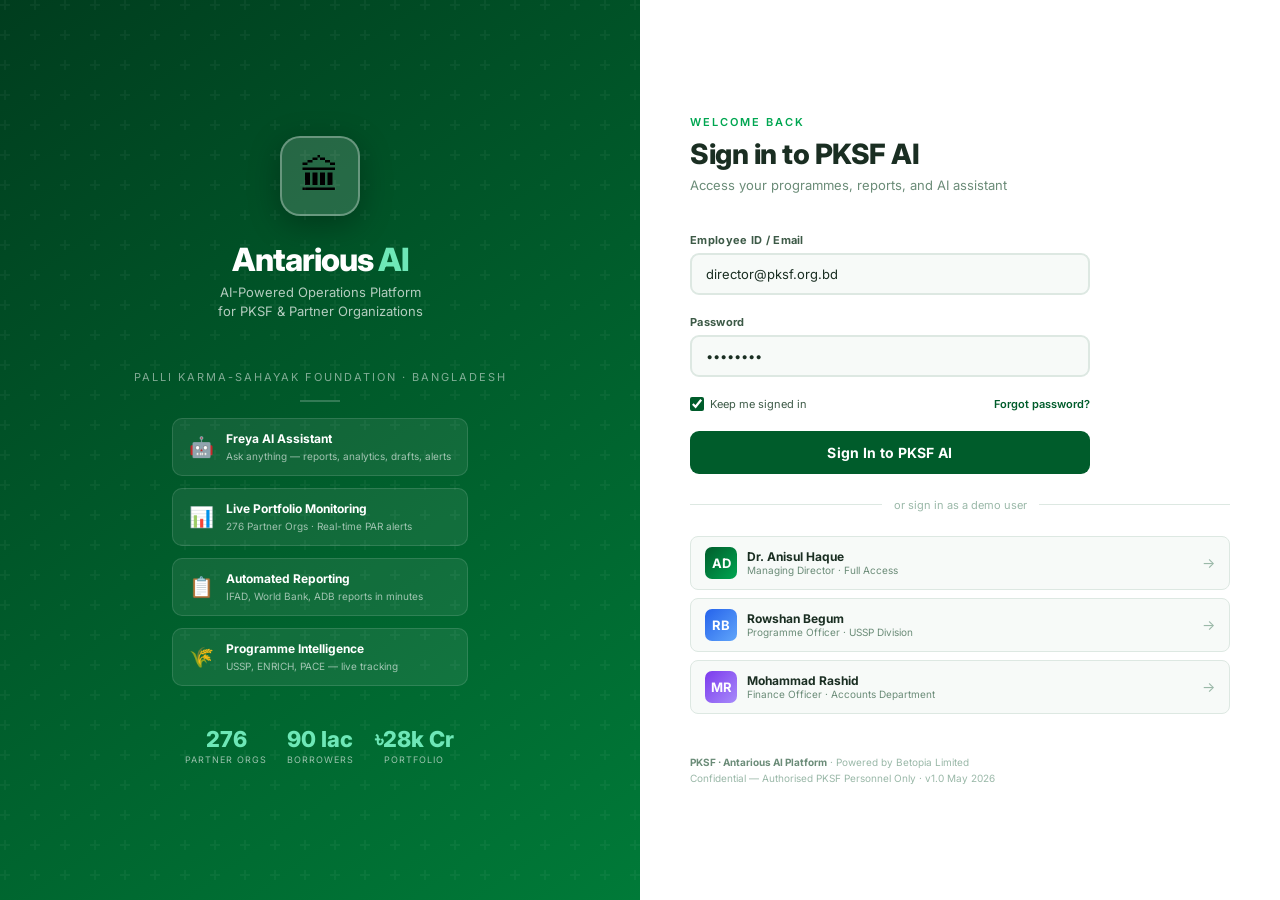
==== prototype/index.html @ b9d4c4a7 "Add files via upload" ====
<!DOCTYPE html>
<html lang="en" data-theme="light">
<head>
<meta charset="UTF-8">
<meta name="viewport" content="width=device-width,initial-scale=1">
<title>PKSF · Antarious AI — Login</title>
<link rel="stylesheet" href="css/styles.css">
<style>
body { margin: 0; min-height: 100vh; background: var(--bg); display: flex; align-items: center; justify-content: center; }

.login-wrapper {
  display: grid;
  grid-template-columns: 1fr 1fr;
  min-height: 100vh;
  width: 100%;
}

/* Left panel — branding */
.login-brand {
  background: linear-gradient(145deg, #003d1e 0%, #005C2B 50%, #007A38 100%);
  display: flex; flex-direction: column;
  justify-content: center; align-items: center;
  padding: 60px 40px; text-align: center;
  position: relative; overflow: hidden;
}
.login-brand::before {
  content: '';
  position: absolute; inset: 0;
  background: url("data:image/svg+xml,%3Csvg width='60' height='60' viewBox='0 0 60 60' xmlns='http://www.w3.org/2000/svg'%3E%3Cg fill='none' fill-rule='evenodd'%3E%3Cg fill='%23ffffff' fill-opacity='0.04'%3E%3Cpath d='M36 34v-4h-2v4h-4v2h4v4h2v-4h4v-2h-4zm0-30V0h-2v4h-4v2h4v4h2V6h4V4h-4zM6 34v-4H4v4H0v2h4v4h2v-4h4v-2H6zM6 4V0H4v4H0v2h4v4h2V6h4V4H6z'/%3E%3C/g%3E%3C/g%3E%3C/svg%3E");
}
.brand-logo {
  width: 80px; height: 80px; border-radius: 20px;
  background: rgba(255,255,255,.15);
  border: 2px solid rgba(255,255,255,.3);
  display: flex; align-items: center; justify-content: center;
  font-size: 40px; margin-bottom: 24px;
  box-shadow: 0 8px 32px rgba(0,0,0,.3);
}
.brand-name {
  font-size: 32px; font-weight: 800; color: #fff;
  letter-spacing: -1px; margin-bottom: 4px;
}
.brand-name span { color: #6ee7b7; }
.brand-tagline {
  font-size: 13px; color: rgba(255,255,255,.7);
  margin-bottom: 40px; line-height: 1.5;
}
.brand-org {
  font-size: 11px; color: rgba(255,255,255,.5);
  letter-spacing: 2px; text-transform: uppercase;
  margin-top: 8px;
}
.brand-divider { width: 40px; height: 2px; background: rgba(255,255,255,.2); margin: 16px auto; }

.brand-features { display: flex; flex-direction: column; gap: 12px; max-width: 360px; margin-bottom: 40px; }
.bf-item {
  display: flex; align-items: center; gap: 12px;
  background: rgba(255,255,255,.07);
  border: 1px solid rgba(255,255,255,.12);
  border-radius: 10px; padding: 12px 16px; text-align: left;
}
.bf-ic { font-size: 20px; flex-shrink: 0; }
.bf-text strong { display: block; font-size: 12px; font-weight: 700; color: #fff; }
.bf-text span   { font-size: 10px; color: rgba(255,255,255,.6); }

.brand-stats {
  display: grid; grid-template-columns: repeat(3,1fr);
  gap: 12px; max-width: 360px;
}
.bs-item { text-align: center; }
.bs-val  { font-size: 22px; font-weight: 800; color: #6ee7b7; }
.bs-lbl  { font-size: 9px; color: rgba(255,255,255,.6); text-transform: uppercase; letter-spacing: 1px; margin-top: 2px; }

/* Right panel — form */
.login-form-panel {
  display: flex; flex-direction: column;
  justify-content: center; padding: 60px 50px;
  background: var(--card);
}
.lf-header { margin-bottom: 40px; }
.lf-welcome { font-size: 11px; font-weight: 600; color: var(--acc); letter-spacing: 2px; text-transform: uppercase; margin-bottom: 8px; }
.lf-title   { font-size: 28px; font-weight: 800; color: var(--tx); letter-spacing: -.5px; margin-bottom: 6px; }
.lf-sub     { font-size: 13px; color: var(--tx3); }

.lf-form { max-width: 400px; }
.lf-group { margin-bottom: 20px; }
.lf-label {
  display: block; font-size: 11px; font-weight: 700;
  color: var(--tx2); margin-bottom: 6px; letter-spacing: .3px;
}
.lf-input {
  width: 100%; padding: 11px 14px;
  border: 2px solid var(--border); border-radius: 9px;
  font-size: 13px; color: var(--tx); background: var(--card2);
  outline: none; transition: all .15s;
}
.lf-input:focus { border-color: var(--pri); background: var(--card); }
.lf-input::placeholder { color: var(--tx4); }

.lf-row { display: flex; align-items: center; justify-content: space-between; margin-bottom: 20px; }
.lf-check { display: flex; align-items: center; gap: 6px; font-size: 11px; color: var(--tx2); cursor: pointer; }
.lf-check input { width: 14px; height: 14px; accent-color: var(--pri); }
.lf-forgot { font-size: 11px; color: var(--pri); font-weight: 600; cursor: pointer; }
.lf-forgot:hover { text-decoration: underline; }

.lf-submit {
  width: 100%; padding: 13px;
  background: var(--pri); color: #fff;
  border: none; border-radius: 9px;
  font-size: 14px; font-weight: 700;
  cursor: pointer; transition: all .2s; letter-spacing: .3px;
}
.lf-submit:hover { background: var(--pri2); box-shadow: 0 6px 20px rgba(0,92,43,.35); transform: translateY(-1px); }

.lf-divider { display: flex; align-items: center; gap: 12px; margin: 24px 0; }
.lf-div-line { flex: 1; height: 1px; background: var(--border); }
.lf-div-text { font-size: 11px; color: var(--tx4); }

.demo-accounts { display: flex; flex-direction: column; gap: 8px; }
.demo-account {
  display: flex; align-items: center; gap: 10px;
  padding: 10px 14px; border: 1px solid var(--border);
  border-radius: 8px; cursor: pointer; transition: all .15s;
  background: var(--card2);
}
.demo-account:hover { border-color: var(--pri); background: rgba(0,92,43,.04); }
.da-av {
  width: 32px; height: 32px; border-radius: 7px;
  display: flex; align-items: center; justify-content: center;
  font-size: 13px; font-weight: 700; color: #fff;
  flex-shrink: 0;
}
.da-name { font-size: 12px; font-weight: 700; color: var(--tx); }
.da-role { font-size: 10px; color: var(--tx3); }
.da-arrow { margin-left: auto; font-size: 14px; color: var(--tx4); }

.lf-footer { margin-top: 40px; font-size: 10px; color: var(--tx4); line-height: 1.6; }
.lf-footer strong { color: var(--tx3); }

@media(max-width: 900px) {
  .login-wrapper { grid-template-columns: 1fr; }
  .login-brand { display: none; }
}
</style>
</head>
<body>
<div class="login-wrapper">

  <!-- BRAND PANEL -->
  <div class="login-brand">
    <div class="brand-logo">🏛</div>
    <div class="brand-name">Antarious <span>AI</span></div>
    <div class="brand-tagline">AI-Powered Operations Platform<br>for PKSF & Partner Organizations</div>
    <div class="brand-org">Palli Karma-Sahayak Foundation · Bangladesh</div>
    <div class="brand-divider"></div>

    <div class="brand-features">
      <div class="bf-item">
        <div class="bf-ic">🤖</div>
        <div class="bf-text">
          <strong>Freya AI Assistant</strong>
          <span>Ask anything — reports, analytics, drafts, alerts</span>
        </div>
      </div>
      <div class="bf-item">
        <div class="bf-ic">📊</div>
        <div class="bf-text">
          <strong>Live Portfolio Monitoring</strong>
          <span>276 Partner Orgs · Real-time PAR alerts</span>
        </div>
      </div>
      <div class="bf-item">
        <div class="bf-ic">📋</div>
        <div class="bf-text">
          <strong>Automated Reporting</strong>
          <span>IFAD, World Bank, ADB reports in minutes</span>
        </div>
      </div>
      <div class="bf-item">
        <div class="bf-ic">🌾</div>
        <div class="bf-text">
          <strong>Programme Intelligence</strong>
          <span>USSP, ENRICH, PACE — live tracking</span>
        </div>
      </div>
    </div>

    <div class="brand-stats">
      <div class="bs-item"><div class="bs-val">276</div><div class="bs-lbl">Partner Orgs</div></div>
      <div class="bs-item"><div class="bs-val">90 lac</div><div class="bs-lbl">Borrowers</div></div>
      <div class="bs-item"><div class="bs-val">৳28k Cr</div><div class="bs-lbl">Portfolio</div></div>
    </div>
  </div>

  <!-- FORM PANEL -->
  <div class="login-form-panel">
    <div class="lf-header">
      <div class="lf-welcome">Welcome Back</div>
      <div class="lf-title">Sign in to PKSF AI</div>
      <div class="lf-sub">Access your programmes, reports, and AI assistant</div>
    </div>

    <div class="lf-form">
      <div class="lf-group">
        <label class="lf-label">Employee ID / Email</label>
        <input class="lf-input" type="text" placeholder="e.g. emp001@pksf.org.bd" id="login-email" value="director@pksf.org.bd">
      </div>
      <div class="lf-group">
        <label class="lf-label">Password</label>
        <input class="lf-input" type="password" placeholder="Enter your password" id="login-pass" value="••••••••">
      </div>
      <div class="lf-row">
        <label class="lf-check"><input type="checkbox" checked> Keep me signed in</label>
        <span class="lf-forgot">Forgot password?</span>
      </div>
      <button class="lf-submit" onclick="doLogin()">Sign In to PKSF AI</button>
    </div>

    <div class="lf-divider">
      <div class="lf-div-line"></div>
      <div class="lf-div-text">or sign in as a demo user</div>
      <div class="lf-div-line"></div>
    </div>

    <div class="demo-accounts">
      <div class="demo-account" onclick="loginAs('director')">
        <div class="da-av" style="background:linear-gradient(135deg,#005C2B,#00A651)">AD</div>
        <div><div class="da-name">Dr. Anisul Haque</div><div class="da-role">Managing Director · Full Access</div></div>
        <div class="da-arrow">→</div>
      </div>
      <div class="demo-account" onclick="loginAs('programme')">
        <div class="da-av" style="background:linear-gradient(135deg,#2563eb,#60a5fa)">RB</div>
        <div><div class="da-name">Rowshan Begum</div><div class="da-role">Programme Officer · USSP Division</div></div>
        <div class="da-arrow">→</div>
      </div>
      <div class="demo-account" onclick="loginAs('finance')">
        <div class="da-av" style="background:linear-gradient(135deg,#7c3aed,#a78bfa)">MR</div>
        <div><div class="da-name">Mohammad Rashid</div><div class="da-role">Finance Officer · Accounts Department</div></div>
        <div class="da-arrow">→</div>
      </div>
    </div>

    <div class="lf-footer">
      <strong>PKSF · Antarious AI Platform</strong> · Powered by Betopia Limited<br>
      Confidential — Authorised PKSF Personnel Only · v1.0 May 2026
    </div>
  </div>

</div>

<div id="toast-container"></div>
<script src="js/shared.js"></script>
<script>
function doLogin() {
  const email = document.getElementById('login-email').value;
  if (!email) { toast('Please enter your Employee ID or email', '⚠️', 'a'); return; }
  toast('Signing you in...', '🔐', 'g');
  setTimeout(() => { window.location.href = 'dashboard.html'; }, 1200);
}

function loginAs(role) {
  const names = { director: 'Dr. Anisul Haque', programme: 'Rowshan Begum', finance: 'Mohammad Rashid' };
  toast(`Signing in as ${names[role]}...`, '👤', 'g');
  setTimeout(() => { window.location.href = 'dashboard.html'; }, 1000);
}

// Allow Enter key on login
document.addEventListener('keydown', e => {
  if (e.key === 'Enter') doLogin();
});
</script>
</body>
</html>
---- prototype/css/styles.css ----
/* ══════════════════════════════════════════════════════
   PKSF · ANTARIOUS AI PLATFORM
   Shared Stylesheet — All Pages
   ══════════════════════════════════════════════════════ */

@import url('https://fonts.googleapis.com/css2?family=Inter:wght@300;400;500;600;700;800&family=JetBrains+Mono:wght@500;600;700&display=swap');

*, *::before, *::after { box-sizing: border-box; margin: 0; padding: 0; }
html, body { height: 100%; font-family: 'Inter', sans-serif; font-size: 14px; }

/* ── CSS VARIABLES ── */
:root {
  --bg:     #f0f5f1;
  --card:   #ffffff;
  --card2:  #f7faf8;
  --border: #dde8e2;
  --border2:#b8cfc4;

  --tx:  #1a2e22;
  --tx2: #3d5a47;
  --tx3: #6b8c78;
  --tx4: #9ab8a8;

  --pri:  #005C2B;
  --pri2: #007A38;
  --acc:  #00A651;
  --acc2: #34d399;

  --am:   #d97706;
  --ambg: #fffbeb;
  --ambdr:#fbbf24;

  --rd:   #dc2626;
  --rdbg: #fef2f2;
  --rdbdr:#f87171;

  --bl:   #2563eb;
  --blbg: #eff6ff;
  --blbdr:#60a5fa;

  --pu:   #7c3aed;
  --pubg: #f5f3ff;

  --mono: 'JetBrains Mono', monospace;
  --sh:   0 1px 3px rgba(0,0,0,.07), 0 4px 12px rgba(0,0,0,.04);
  --sh2:  0 4px 16px rgba(0,0,0,.11), 0 12px 40px rgba(0,0,0,.07);
  --r:    10px;
  --rl:   16px;
  --sbw:  230px;
  --tbh:  60px;
}

[data-theme="dark"] {
  --bg:    #0a1410;
  --card:  #0f1f17;
  --card2: #132018;
  --border:rgba(255,255,255,.08);
  --border2:rgba(255,255,255,.13);
  --tx:  #e2ede7;
  --tx2: #8fb8a0;
  --tx3: #5a8570;
  --tx4: #3d6050;
  --pri:  #00A651;
  --pri2: #34d399;
  --acc:  #00d68f;
  --acc2: #6ee7b7;
  --ambg: rgba(245,158,11,.1);
  --ambdr:rgba(245,158,11,.3);
  --rdbg: rgba(239,68,68,.1);
  --rdbdr:rgba(239,68,68,.3);
  --blbg: rgba(37,99,235,.1);
  --blbdr:rgba(96,165,250,.3);
  --pubg: rgba(124,58,237,.1);
  --sh:  0 2px 8px rgba(0,0,0,.3);
  --sh2: 0 8px 32px rgba(0,0,0,.5);
}

/* ── SCROLLBAR ── */
::-webkit-scrollbar { width: 5px; height: 5px; }
::-webkit-scrollbar-track { background: transparent; }
::-webkit-scrollbar-thumb { background: var(--border2); border-radius: 3px; }

/* ── BASE ── */
button { font-family: 'Inter', sans-serif; cursor: pointer; transition: all .15s; }
input, textarea, select { font-family: 'Inter', sans-serif; }
a { text-decoration: none; color: inherit; }

/* ══════════════════════════════════════════════════════
   LAYOUT SHELL
   ══════════════════════════════════════════════════════ */
#shell {
  display: grid;
  grid-template-areas: "tb tb" "sb main";
  grid-template-columns: var(--sbw) 1fr;
  grid-template-rows: var(--tbh) 1fr;
  height: 100vh;
  overflow: hidden;
  background: var(--bg);
  color: var(--tx);
}

/* ── TOP BAR ── */
#topbar {
  grid-area: tb;
  background: var(--card);
  border-bottom: 1px solid var(--border);
  display: flex;
  align-items: center;
  padding: 0 20px;
  gap: 12px;
  z-index: 100;
  box-shadow: var(--sh);
}
.tb-brand {
  display: flex;
  align-items: center;
  gap: 10px;
  font-size: 15px;
  font-weight: 800;
  color: var(--tx);
  letter-spacing: -.3px;
  width: var(--sbw);
  border-right: 1px solid var(--border);
  height: 100%;
  padding-right: 20px;
  flex-shrink: 0;
}
.tb-logo {
  width: 36px;
  height: 36px;
  background: var(--pri);
  border-radius: 9px;
  display: flex;
  align-items: center;
  justify-content: center;
  font-size: 18px;
  flex-shrink: 0;
}
.tb-brand-text { line-height: 1.2; }
.tb-brand-main { font-size: 13px; font-weight: 800; color: var(--tx); }
.tb-brand-sub  { font-size: 9px; font-weight: 600; color: var(--acc); letter-spacing: 1px; text-transform: uppercase; }

.tb-freya-bar {
  flex: 1;
  display: flex;
  align-items: center;
  gap: 10px;
  background: var(--card2);
  border: 1px solid var(--border);
  border-radius: 10px;
  padding: 8px 14px;
  cursor: pointer;
  transition: all .15s;
}
.tb-freya-bar:hover { border-color: var(--acc); box-shadow: 0 0 0 3px rgba(0,166,81,.1); }
.tb-fa {
  width: 30px; height: 30px;
  border-radius: 50%;
  background: linear-gradient(135deg, var(--pri), var(--acc));
  display: flex; align-items: center; justify-content: center;
  font-size: 14px; flex-shrink: 0;
  box-shadow: 0 0 10px rgba(0,92,43,.25);
}
.tb-fstatus { font-size: 11px; color: var(--tx2); flex: 1; }
.tb-fstatus strong { color: var(--pri); font-weight: 600; }
.tb-fdot {
  width: 7px; height: 7px; border-radius: 50%;
  background: var(--acc); box-shadow: 0 0 5px var(--acc);
  animation: blink 2s infinite;
}
@keyframes blink { 0%,100%{opacity:1} 50%{opacity:.35} }

.tb-controls { display: flex; align-items: center; gap: 8px; flex-shrink: 0; }
.mode-toggle {
  display: flex;
  background: var(--card2);
  border: 1px solid var(--border);
  border-radius: 25px;
  padding: 3px;
  gap: 2px;
}
.mode-btn {
  padding: 5px 12px;
  border-radius: 20px;
  font-size: 10px;
  font-weight: 700;
  border: none;
  background: transparent;
  color: var(--tx3);
  letter-spacing: .3px;
  transition: all .15s;
  white-space: nowrap;
}
.mode-btn.on { background: var(--pri); color: #fff; box-shadow: 0 2px 6px rgba(0,92,43,.3); }
.tb-icon-btn {
  width: 36px; height: 36px;
  border-radius: 8px;
  background: var(--card2);
  border: 1px solid var(--border);
  display: flex; align-items: center; justify-content: center;
  cursor: pointer; font-size: 16px; transition: all .15s;
  position: relative;
}
.tb-icon-btn:hover { background: var(--card); border-color: var(--pri); }
.tb-ndot {
  position: absolute; top: 6px; right: 7px;
  width: 7px; height: 7px; border-radius: 50%;
  background: var(--rd); border: 2px solid var(--card);
}
.tb-user {
  display: flex; align-items: center; gap: 8px;
  padding: 5px 10px; border-radius: 8px;
  cursor: pointer; background: var(--card2); border: 1px solid var(--border);
}
.tb-av {
  width: 30px; height: 30px;
  border-radius: 7px;
  background: linear-gradient(135deg, var(--pri), var(--acc));
  display: flex; align-items: center; justify-content: center;
  font-size: 11px; font-weight: 700; color: #fff;
}
.tb-uname { font-size: 11px; font-weight: 600; color: var(--tx); }
.tb-urole { font-size: 9px; color: var(--tx3); }

/* ── SIDEBAR ── */
#sidebar {
  grid-area: sb;
  background: var(--card);
  border-right: 1px solid var(--border);
  display: flex;
  flex-direction: column;
  overflow: hidden;
}
.sb-inner { flex: 1; overflow-y: auto; padding: 10px 8px; }
.sb-section-label {
  font-family: var(--mono);
  font-size: 8px;
  font-weight: 700;
  color: var(--tx4);
  letter-spacing: 2px;
  text-transform: uppercase;
  padding: 10px 8px 4px;
}
.nav-item {
  display: flex; align-items: center; gap: 9px;
  padding: 8px 10px;
  border-radius: 8px;
  cursor: pointer;
  transition: all .15s;
  margin-bottom: 1px;
  color: var(--tx2);
  font-size: 12px;
  font-weight: 500;
}
.nav-item:hover { background: var(--card2); color: var(--tx); }
.nav-item.active {
  background: rgba(0,92,43,.08);
  color: var(--pri);
  font-weight: 600;
}
[data-theme="dark"] .nav-item.active { background: rgba(0,166,81,.1); }
.nav-ic { font-size: 15px; width: 20px; text-align: center; flex-shrink: 0; }
.nav-badge {
  margin-left: auto;
  background: var(--rd);
  color: #fff;
  font-size: 9px;
  font-weight: 700;
  border-radius: 8px;
  padding: 1px 5px;
  min-width: 16px;
  text-align: center;
}
.nav-badge-g { background: var(--pri); }
.nav-badge-a { background: var(--am); }

.sb-footer {
  padding: 10px;
  border-top: 1px solid var(--border);
  flex-shrink: 0;
}
.sb-org {
  display: flex; align-items: center; gap: 8px;
  padding: 8px;
  border-radius: 8px;
  background: var(--card2);
  border: 1px solid var(--border);
}
.sb-org-av {
  width: 34px; height: 34px;
  border-radius: 8px;
  background: linear-gradient(135deg, var(--pri), var(--acc));
  display: flex; align-items: center; justify-content: center;
  font-size: 16px;
}
.sb-org-name { font-size: 11px; font-weight: 700; color: var(--tx); }
.sb-org-type { font-size: 9px; color: var(--tx3); }

/* ── MAIN CONTENT ── */
#content { grid-area: main; overflow: hidden; display: flex; flex-direction: column; }
.content-area { flex: 1; overflow-y: auto; padding: 24px; background: var(--bg); }

/* ══════════════════════════════════════════════════════
   CARDS
   ══════════════════════════════════════════════════════ */
.card {
  background: var(--card);
  border: 1px solid var(--border);
  border-radius: var(--r);
  padding: 16px;
  box-shadow: var(--sh);
}
.card-lg { border-radius: var(--rl); padding: 20px; }
.card-hover { transition: all .2s; cursor: pointer; }
.card-hover:hover { box-shadow: var(--sh2); transform: translateY(-2px); }

/* ── PAGE HEADER ── */
.page-hd {
  display: flex;
  align-items: flex-start;
  justify-content: space-between;
  margin-bottom: 20px;
  flex-wrap: wrap;
  gap: 12px;
}
.page-title { font-size: 22px; font-weight: 800; color: var(--tx); letter-spacing: -.5px; }
.page-sub { font-size: 12px; color: var(--tx2); margin-top: 3px; }
.page-sub strong { color: var(--pri); }
.page-acts { display: flex; gap: 8px; flex-wrap: wrap; }

/* ── BUTTONS ── */
.btn {
  padding: 8px 16px;
  border-radius: 8px;
  font-size: 12px;
  font-weight: 600;
  border: none;
  display: inline-flex;
  align-items: center;
  gap: 6px;
  white-space: nowrap;
  cursor: pointer;
  transition: all .15s;
}
.btn-pri  { background: var(--pri); color: #fff; }
.btn-pri:hover  { background: var(--pri2); box-shadow: 0 4px 12px rgba(0,92,43,.3); }
.btn-sec  { background: var(--card); border: 1px solid var(--border); color: var(--tx2); }
.btn-sec:hover  { background: var(--card2); color: var(--tx); border-color: var(--border2); }
.btn-acc  { background: var(--acc); color: #fff; }
.btn-acc:hover  { background: var(--acc2); }
.btn-warn { background: var(--ambg); color: var(--am); border: 1px solid var(--ambdr); }
.btn-danger { background: var(--rdbg); color: var(--rd); border: 1px solid var(--rdbdr); }
.btn-sm   { padding: 5px 10px; font-size: 11px; border-radius: 6px; }
.btn-lg   { padding: 12px 24px; font-size: 14px; border-radius: 10px; }
.btn-icon {
  width: 32px; height: 32px;
  border-radius: 7px;
  background: var(--card2);
  border: 1px solid var(--border);
  display: inline-flex; align-items: center; justify-content: center;
  cursor: pointer; font-size: 14px; transition: all .15s;
}
.btn-icon:hover { background: var(--pri); color: #fff; border-color: var(--pri); }

/* ── GRIDS ── */
.grid-2  { display: grid; grid-template-columns: repeat(2,1fr); gap: 14px; }
.grid-3  { display: grid; grid-template-columns: repeat(3,1fr); gap: 14px; }
.grid-4  { display: grid; grid-template-columns: repeat(4,1fr); gap: 14px; }
.grid-5  { display: grid; grid-template-columns: repeat(5,1fr); gap: 14px; }
.grid-auto { display: grid; grid-template-columns: repeat(auto-fill,minmax(260px,1fr)); gap: 14px; }
@media(max-width:1300px) { .grid-5 { grid-template-columns: repeat(3,1fr); } }
@media(max-width:1100px) { .grid-4 { grid-template-columns: repeat(2,1fr); } }
@media(max-width:900px)  { .grid-3 { grid-template-columns: repeat(2,1fr); } }

/* ── STAT CARDS ── */
.stat-card {
  background: var(--card);
  border: 1px solid var(--border);
  border-radius: var(--r);
  padding: 16px;
  position: relative;
  overflow: hidden;
}
.stat-card::before {
  content: '';
  position: absolute; top: 0; left: 0; right: 0;
  height: 3px;
  background: var(--acc);
}
.stat-card.red::before  { background: var(--rd); }
.stat-card.amber::before { background: var(--am); }
.stat-card.blue::before  { background: var(--bl); }
.stat-ic   { font-size: 22px; margin-bottom: 8px; }
.stat-val  { font-size: 28px; font-weight: 800; color: var(--tx); letter-spacing: -.5px; line-height: 1; }
.stat-label { font-size: 11px; color: var(--tx2); margin-top: 4px; font-weight: 500; }
.stat-change { font-size: 10px; font-weight: 600; margin-top: 4px; display: flex; align-items: center; gap: 3px; }
.chg-up { color: var(--acc); }
.chg-dn { color: var(--rd); }
.chg-nt { color: var(--am); }

/* ── BADGES ── */
.badge {
  display: inline-flex; align-items: center; gap: 3px;
  font-size: 10px; font-weight: 700;
  padding: 3px 8px; border-radius: 20px; white-space: nowrap;
}
.badge-g  { background: rgba(0,92,43,.07); color: var(--pri); border: 1px solid rgba(0,92,43,.18); }
.badge-a  { background: var(--ambg); color: var(--am); border: 1px solid var(--ambdr); }
.badge-r  { background: var(--rdbg); color: var(--rd); border: 1px solid var(--rdbdr); }
.badge-b  { background: var(--blbg); color: var(--bl); border: 1px solid var(--blbdr); }
.badge-p  { background: var(--pubg); color: var(--pu); }
.badge-dot::before { content: ''; display: inline-block; width: 5px; height: 5px; border-radius: 50%; background: currentColor; }
[data-theme="dark"] .badge-g { background: rgba(0,166,81,.1); border-color: rgba(0,166,81,.25); }

/* ── TAGS ── */
.tag {
  font-size: 9px; font-weight: 600;
  padding: 2px 7px; border-radius: 4px;
  background: var(--card2); border: 1px solid var(--border); color: var(--tx2);
}

/* ── TABLES ── */
.data-table { width: 100%; border-collapse: collapse; font-size: 12px; }
.data-table th {
  text-align: left; padding: 9px 14px;
  font-family: var(--mono); font-size: 9px; font-weight: 700;
  color: var(--tx3); letter-spacing: 1px; text-transform: uppercase;
  border-bottom: 2px solid var(--border);
  background: var(--card2);
}
.data-table td { padding: 10px 14px; border-bottom: 1px solid var(--border); color: var(--tx2); }
.data-table tr:last-child td { border-bottom: none; }
.data-table tr:hover td { background: var(--card2); }
.data-table td:first-child { font-weight: 600; color: var(--tx); }

/* ── SPREADSHEET / SHEET VIEW ── */
.sheet-view { overflow-x: auto; }
.sheet { border-collapse: collapse; font-size: 11px; min-width: 100%; }
.sheet th {
  background: var(--pri); color: #fff;
  padding: 8px 12px; text-align: center;
  font-weight: 600; white-space: nowrap;
  border: 1px solid rgba(255,255,255,.15);
}
.sheet td { padding: 7px 12px; border: 1px solid var(--border); white-space: nowrap; }
.sheet tr:nth-child(even) td { background: var(--card2); }
.sheet tr:hover td { background: rgba(0,92,43,.04); }
.sheet .total td { background: rgba(0,92,43,.07); font-weight: 700; }
.sheet .warn td  { background: rgba(220,38,38,.05); }

/* ── PROGRESS BARS ── */
.prog-bar  { height: 6px; background: var(--card2); border-radius: 3px; overflow: hidden; }
.prog-fill { height: 100%; border-radius: 3px; background: var(--acc); transition: width .6s ease; }
.prog-fill-am { background: var(--am); }
.prog-fill-rd { background: var(--rd); }
.prog-fill-bl { background: var(--bl); }

/* ── FREYA INSIGHT BOX ── */
.freya-box {
  background: linear-gradient(135deg, rgba(0,92,43,.05), rgba(0,166,81,.03));
  border: 1px solid rgba(0,92,43,.18);
  border-radius: 10px;
  padding: 14px;
  display: flex; align-items: flex-start; gap: 12px;
  margin-bottom: 16px;
}
[data-theme="dark"] .freya-box { background: rgba(0,166,81,.05); border-color: rgba(0,166,81,.2); }
.freya-box-ic {
  width: 34px; height: 34px; border-radius: 50%;
  background: linear-gradient(135deg, var(--pri), var(--acc));
  display: flex; align-items: center; justify-content: center;
  font-size: 15px; flex-shrink: 0;
  box-shadow: 0 0 10px rgba(0,92,43,.25);
}
.freya-box-label {
  font-family: var(--mono); font-size: 8px; font-weight: 700;
  color: var(--pri); letter-spacing: 1px; text-transform: uppercase;
  margin-bottom: 3px;
}
.freya-box-text { font-size: 12px; color: var(--tx2); line-height: 1.65; }
.freya-box-text strong { color: var(--tx); }
.freya-box-acts { margin-left: auto; display: flex; flex-direction: column; gap: 5px; flex-shrink: 0; }

/* ── ALERTS ── */
.alert {
  padding: 10px 14px; border-radius: 8px;
  font-size: 11px; display: flex; align-items: flex-start;
  gap: 8px; margin-bottom: 8px; line-height: 1.5;
}
.alert-r { background: var(--rdbg); border: 1px solid var(--rdbdr); color: var(--rd); }
.alert-a { background: var(--ambg); border: 1px solid var(--ambdr); color: #92400e; }
.alert-g { background: rgba(0,92,43,.06); border: 1px solid rgba(0,92,43,.18); color: var(--pri); }
.alert-b { background: var(--blbg); border: 1px solid var(--blbdr); color: var(--bl); }

/* ── TABS ── */
.tabs {
  display: flex; border-bottom: 1px solid var(--border);
  margin-bottom: 16px; gap: 2px;
}
.tab-item {
  padding: 8px 14px; font-size: 12px; font-weight: 600;
  color: var(--tx2); cursor: pointer;
  border-bottom: 2px solid transparent;
  transition: all .15s; border-radius: 6px 6px 0 0;
}
.tab-item:hover { color: var(--tx); background: var(--card2); }
.tab-item.active { color: var(--pri); border-bottom-color: var(--pri); }

/* ── MISC ── */
.divider { height: 1px; background: var(--border); margin: 16px 0; }
.lbl {
  font-family: var(--mono); font-size: 9px; font-weight: 700;
  color: var(--tx3); letter-spacing: 1.5px; text-transform: uppercase;
  margin-bottom: 6px;
}
.search-bar {
  display: flex; align-items: center; gap: 8px;
  background: var(--card); border: 1px solid var(--border);
  border-radius: 8px; padding: 8px 12px;
}
.search-bar input {
  border: none; background: transparent;
  flex: 1; font-size: 12px; color: var(--tx); outline: none;
}
.search-bar input::placeholder { color: var(--tx3); }

.status-dot { width: 8px; height: 8px; border-radius: 50%; display: inline-block; }
.sd-g { background: var(--acc); }
.sd-a { background: var(--am); }
.sd-r { background: var(--rd); }
.sd-gr { background: var(--tx4); }

.empty-state {
  display: flex; flex-direction: column;
  align-items: center; justify-content: center;
  padding: 48px; text-align: center; color: var(--tx3);
}
.empty-state-ic { font-size: 48px; margin-bottom: 12px; opacity: .5; }
.empty-state-title { font-size: 14px; font-weight: 600; color: var(--tx2); margin-bottom: 4px; }
.empty-state-desc { font-size: 12px; }

/* ── QUICK ACTION CARDS (Simplified Mode) ── */
.qa-grid { display: grid; grid-template-columns: repeat(auto-fill, minmax(200px, 1fr)); gap: 12px; margin-bottom: 24px; }
.qa-card {
  background: var(--card);
  border: 2px solid var(--border);
  border-radius: 14px;
  padding: 20px 16px;
  text-align: center;
  cursor: pointer;
  transition: all .2s;
}
.qa-card:hover {
  border-color: var(--pri);
  box-shadow: var(--sh2);
  transform: translateY(-3px);
}
.qa-card-ic  { font-size: 32px; margin-bottom: 10px; }
.qa-card-title { font-size: 13px; font-weight: 700; color: var(--tx); margin-bottom: 4px; }
.qa-card-desc  { font-size: 10px; color: var(--tx3); line-height: 1.4; }

/* ── OUTPUT MODAL ── */
#output-modal {
  position: fixed; inset: 0;
  background: rgba(0,0,0,.5); z-index: 1000;
  display: none; align-items: center; justify-content: center;
  backdrop-filter: blur(4px);
}
#output-modal.open { display: flex; }
.output-box {
  background: var(--card); border-radius: var(--rl);
  width: 90%; max-width: 820px; max-height: 90vh;
  display: flex; flex-direction: column;
  box-shadow: var(--sh2); overflow: hidden;
}
.ob-header {
  padding: 16px 20px;
  border-bottom: 1px solid var(--border);
  display: flex; align-items: center; gap: 10px;
}
.ob-agent-label {
  font-family: var(--mono); font-size: 9px; font-weight: 700;
  color: var(--tx3); text-transform: uppercase; letter-spacing: 1px;
}
.ob-title { font-size: 16px; font-weight: 800; color: var(--tx); margin-top: 2px; }
.ob-close {
  margin-left: auto; width: 30px; height: 30px;
  border-radius: 6px; background: var(--card2); border: 1px solid var(--border);
  display: flex; align-items: center; justify-content: center;
  cursor: pointer; font-size: 16px; flex-shrink: 0;
}
.ob-body  { flex: 1; overflow-y: auto; padding: 20px; }
.ob-footer { padding: 12px 20px; border-top: 1px solid var(--border); display: flex; gap: 8px; flex-wrap: wrap; }
.out-stats { display: grid; grid-template-columns: repeat(3,1fr); gap: 12px; margin-bottom: 16px; }
.out-stat {
  background: var(--card2); border: 1px solid var(--border);
  border-radius: 8px; padding: 12px; text-align: center;
}
.out-stat-val { font-size: 22px; font-weight: 800; color: var(--pri); line-height: 1; }
.out-stat-val.red { color: var(--rd); }
.out-stat-val.am  { color: var(--am); }
.out-stat-lbl { font-size: 10px; color: var(--tx2); margin-top: 3px; font-weight: 500; }
.out-stat-sub { font-size: 9px; color: var(--tx3); margin-top: 1px; }
.out-finding {
  background: rgba(0,92,43,.04);
  border: 1.5px solid rgba(0,92,43,.14);
  border-radius: 8px; padding: 14px; margin-bottom: 12px;
}
.out-finding-header { display: flex; align-items: center; gap: 8px; margin-bottom: 8px; font-size: 10px; color: var(--tx3); }
.out-finding-header strong { font-weight: 600; }
.out-quote { font-size: 12px; color: var(--tx); font-style: italic; line-height: 1.65; }
.out-item {
  display: flex; align-items: flex-start; gap: 10px;
  padding: 9px 12px; border-radius: 7px; margin-bottom: 6px;
  border: 1px solid var(--border); background: var(--card2);
  font-size: 11px; color: var(--tx2);
}
.out-item strong { color: var(--tx); display: block; margin-bottom: 1px; }

/* ── DOCUMENT VIEW ── */
.doc-view {
  background: #fff;
  border: 1px solid var(--border);
  border-radius: 8px; padding: 32px;
  font-family: 'Times New Roman', serif;
  color: #1a1a2e; line-height: 1.7; font-size: 12px;
}
.doc-header {
  background: var(--pri); color: #fff;
  padding: 20px 24px; border-radius: 4px;
  margin-bottom: 24px;
}
.doc-org { font-size: 9px; letter-spacing: 2px; text-transform: uppercase; opacity: .8; margin-bottom: 4px; }
.doc-title { font-size: 18px; font-weight: 700; margin-bottom: 8px; }
.doc-meta { display: grid; grid-template-columns: 1fr 1fr; gap: 4px; font-size: 10px; opacity: .9; }
.doc-warning {
  background: #1e3a5f; color: #fff;
  padding: 6px 24px; font-size: 9px;
  font-family: var(--mono); letter-spacing: 2px; text-transform: uppercase;
  margin-bottom: 20px; border-radius: 3px;
}
.doc-section { margin-bottom: 16px; }
.doc-section h2 {
  font-size: 12px; font-weight: 700; color: var(--pri);
  text-transform: uppercase; letter-spacing: 1px;
  border-bottom: 2px solid var(--pri);
  padding-bottom: 4px; margin-bottom: 8px;
}
.doc-section p { margin-bottom: 8px; text-align: justify; }
.doc-section ol, .doc-section ul { padding-left: 20px; }
.doc-section li { margin-bottom: 4px; }

/* ── TOAST ── */
#toast-container {
  position: fixed; bottom: 24px; right: 24px;
  z-index: 2000; display: flex; flex-direction: column; gap: 8px;
  pointer-events: none;
}
.toast {
  background: var(--card); border: 1px solid var(--border);
  border-radius: 10px; padding: 12px 16px;
  box-shadow: var(--sh2); display: flex; align-items: center;
  gap: 10px; max-width: 320px; font-size: 12px;
  animation: slideInRight .3s ease; color: var(--tx);
  pointer-events: all;
}
.toast-g { border-left: 3px solid var(--acc); }
.toast-r { border-left: 3px solid var(--rd); }
.toast-a { border-left: 3px solid var(--am); }
@keyframes slideInRight { from { opacity:0; transform:translateX(20px); } to { opacity:1; transform:translateX(0); } }
.toast-ic { font-size: 18px; flex-shrink: 0; }

/* ── FREYA SIDE PANEL ── */
#freya-panel {
  position: fixed; top: 0; right: 0; bottom: 0; width: 420px;
  background: var(--card); border-left: 1px solid var(--border);
  z-index: 500; display: flex; flex-direction: column;
  transform: translateX(100%); transition: transform .25s ease;
  box-shadow: var(--sh2);
}
#freya-panel.open { transform: translateX(0); }
.fp-header {
  padding: 14px 16px;
  border-bottom: 1px solid var(--border);
  display: flex; align-items: center; gap: 10px; flex-shrink: 0;
}
.fp-avatar {
  width: 38px; height: 38px; border-radius: 50%;
  background: linear-gradient(135deg, var(--pri), var(--acc));
  display: flex; align-items: center; justify-content: center;
  font-size: 17px;
  box-shadow: 0 0 12px rgba(0,92,43,.3);
}
.fp-name  { font-size: 15px; font-weight: 800; color: var(--tx); }
.fp-status{ font-size: 10px; color: var(--pri); display: flex; align-items: center; gap: 4px; }
.fp-quick {
  display: flex; border-bottom: 1px solid var(--border);
  padding: 8px; gap: 4px; flex-shrink: 0; flex-wrap: wrap;
}
#fp-msgs { flex: 1; overflow-y: auto; padding: 14px; display: flex; flex-direction: column; gap: 10px; }
.fp-input-area { padding: 10px; border-top: 1px solid var(--border); flex-shrink: 0; }
.fp-input-row { display: flex; gap: 8px; }
.fp-input {
  flex: 1; background: var(--card2); border: 1px solid var(--border);
  border-radius: 8px; padding: 8px 12px;
  font-size: 12px; color: var(--tx); outline: none;
}
.fp-input::placeholder { color: var(--tx3); }
.fp-input:focus { border-color: var(--pri); }

/* ── CONFIRM MODAL ── */
#confirm-modal {
  position: fixed; inset: 0; background: rgba(0,0,0,.5);
  z-index: 1100; display: none; align-items: center; justify-content: center;
  backdrop-filter: blur(3px);
}
#confirm-modal.open { display: flex; }
.confirm-box {
  background: var(--card); border-radius: var(--rl);
  width: 90%; max-width: 440px; padding: 24px;
  box-shadow: var(--sh2);
}
.confirm-title { font-size: 16px; font-weight: 800; color: var(--tx); margin-bottom: 8px; }
.confirm-body  { font-size: 12px; color: var(--tx2); line-height: 1.6; margin-bottom: 20px; }
.confirm-acts  { display: flex; gap: 8px; justify-content: flex-end; }

/* ── KANBAN BOARD ── */
.board-layout { display: flex; gap: 14px; overflow-x: auto; padding-bottom: 8px; }
.board-col {
  min-width: 250px; max-width: 250px;
  background: var(--card2); border-radius: 10px;
  display: flex; flex-direction: column;
}
.board-col-header {
  padding: 12px 14px;
  display: flex; align-items: center; justify-content: space-between;
  border-bottom: 1px solid var(--border);
}
.board-col-title { font-size: 12px; font-weight: 700; color: var(--tx); }
.board-col-count {
  background: var(--border2); color: var(--tx3);
  font-size: 10px; font-weight: 700; border-radius: 10px;
  padding: 1px 7px;
}
.board-col-body { padding: 8px; overflow-y: auto; display: flex; flex-direction: column; gap: 7px; flex: 1; }
.board-card {
  background: var(--card); border: 1px solid var(--border);
  border-radius: 8px; padding: 12px; cursor: pointer;
  transition: all .15s;
}
.board-card:hover { box-shadow: var(--sh2); border-color: var(--pri); }
.bc-title { font-size: 12px; font-weight: 600; color: var(--tx); margin-bottom: 6px; line-height: 1.4; }
.bc-meta  { display: flex; align-items: center; justify-content: space-between; }
.bc-due   { font-size: 9px; color: var(--tx3); }
.bc-due.overdue { color: var(--rd); font-weight: 600; }

/* ── LEDGER / FINANCE ── */
.ledger-row {
  display: flex; align-items: center; gap: 12px;
  padding: 10px 0; border-bottom: 1px solid var(--border);
  font-size: 12px;
}
.ledger-row:last-child { border-bottom: none; }
.lr-date  { font-family: var(--mono); font-size: 10px; color: var(--tx3); width: 85px; flex-shrink: 0; }
.lr-ref   { font-family: var(--mono); font-size: 9px; color: var(--tx4); width: 80px; flex-shrink: 0; }
.lr-desc  { flex: 1; color: var(--tx); }
.lr-cat   { margin-left: auto; }
.lr-amount { font-weight: 700; text-align: right; min-width: 100px; font-family: var(--mono); font-size: 11px; }
.lr-dr { color: var(--rd); }
.lr-cr { color: var(--pri); }

/* ── INTEGRATION CARDS ── */
.int-card {
  display: flex; align-items: center; gap: 12px;
  padding: 12px 14px; border-radius: 8px;
  background: var(--card2); border: 1px solid var(--border);
  margin-bottom: 8px;
}
.int-logo { width: 36px; height: 36px; border-radius: 7px; display: flex; align-items: center; justify-content: center; font-size: 18px; flex-shrink: 0; }
.int-name { font-size: 12px; font-weight: 700; color: var(--tx); }
.int-desc { font-size: 10px; color: var(--tx3); }
.int-toggle { margin-left: auto; width: 36px; height: 20px; border-radius: 10px; cursor: pointer; position: relative; transition: background .2s; }
.int-toggle.on  { background: var(--pri); }
.int-toggle.off { background: var(--border2); }
.int-toggle::after {
  content: ''; position: absolute;
  width: 16px; height: 16px; border-radius: 50%;
  background: #fff; top: 2px; transition: left .2s;
}
.int-toggle.on::after  { left: 18px; }
.int-toggle.off::after { left: 2px; }

/* ── CREDIT SCORE RING ── */
.credit-score-ring {
  width: 100px; height: 100px; border-radius: 50%;
  border: 8px solid var(--card2);
  border-top-color: var(--pri);
  border-right-color: var(--pri);
  border-bottom-color: var(--pri);
  display: flex; align-items: center; justify-content: center;
  flex-direction: column;
}
.csr-val { font-size: 22px; font-weight: 800; color: var(--pri); }
.csr-lbl { font-size: 9px; color: var(--tx3); }

/* ── STEP PROGRESS ── */
.step-list { display: flex; flex-direction: column; gap: 0; }
.step-item {
  display: flex; align-items: flex-start; gap: 12px;
  padding: 10px 0; position: relative;
}
.step-item:not(:last-child)::before {
  content: ''; position: absolute;
  left: 14px; top: 36px; bottom: 0;
  width: 2px; background: var(--border);
}
.step-dot {
  width: 30px; height: 30px; border-radius: 50%; flex-shrink: 0;
  display: flex; align-items: center; justify-content: center;
  font-size: 13px; font-weight: 700;
}
.step-dot.done   { background: rgba(0,92,43,.1); color: var(--pri); }
.step-dot.active { background: var(--pri); color: #fff; }
.step-dot.pending { background: var(--card2); color: var(--tx4); border: 1px solid var(--border); }
.step-content { flex: 1; padding-top: 4px; }
.step-title   { font-size: 12px; font-weight: 600; color: var(--tx); }
.step-desc    { font-size: 10px; color: var(--tx3); margin-top: 2px; }
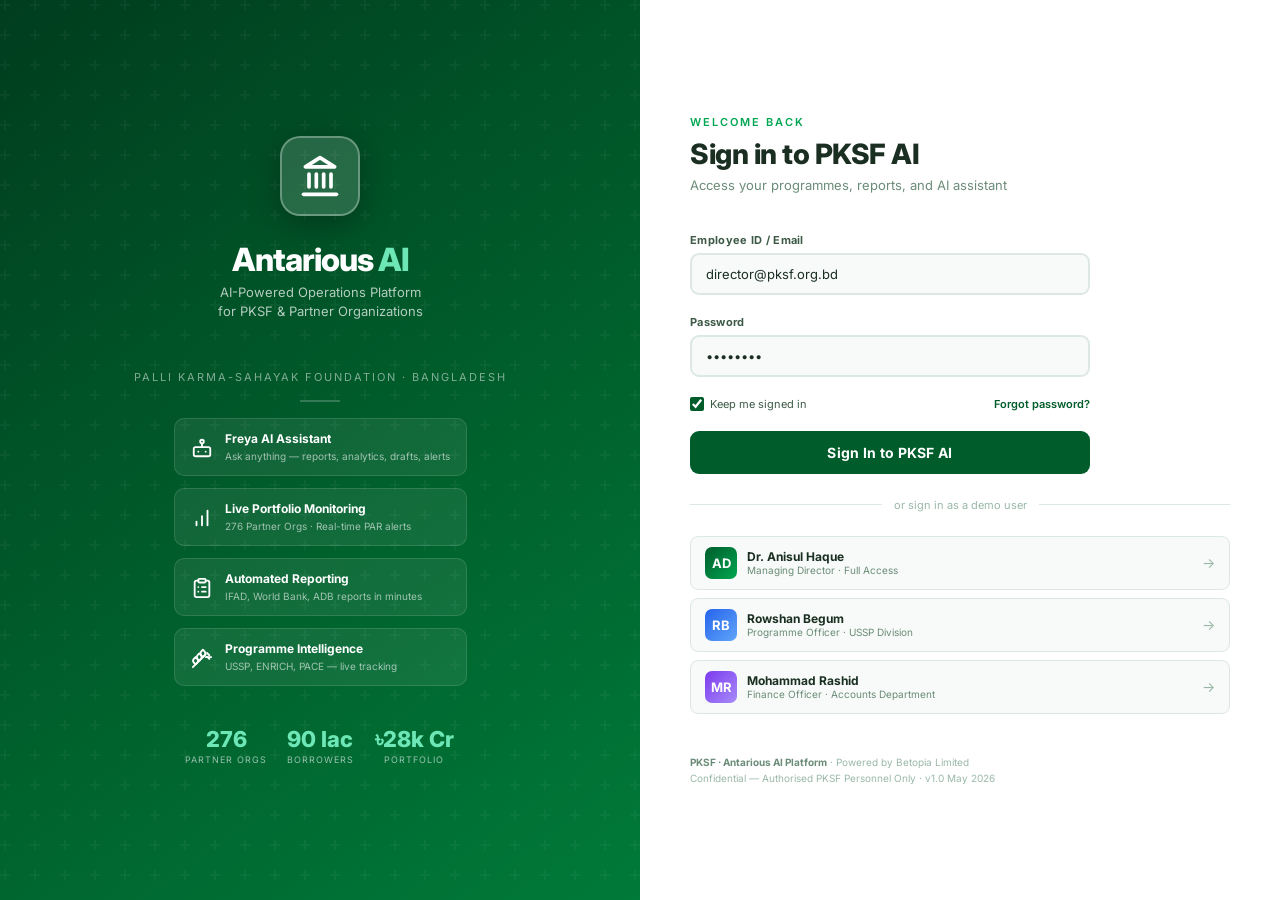
==== commit 1a470408: "Add files via upload" ====
--- a/prototype/index.html
+++ b/prototype/index.html
@@ -249,6 +249,8 @@
 </div>
 
 <div id="toast-container"></div>
+<script src="js/icons.js"></script>
+<script src="js/i18n.js"></script>
 <script src="js/shared.js"></script>
 <script>
 function doLogin() {
--- a/prototype/css/styles.css
+++ b/prototype/css/styles.css
@@ -825,3 +825,252 @@
 .step-content { flex: 1; padding-top: 4px; }
 .step-title   { font-size: 12px; font-weight: 600; color: var(--tx); }
 .step-desc    { font-size: 10px; color: var(--tx3); margin-top: 2px; }
+
+/* ══════════════════════════════════════════════════════
+   SVG ICONS · LANGUAGE TOGGLE · ROLE SWITCHER
+   ══════════════════════════════════════════════════════ */
+
+/* Inline SVG icons inherit size from parent font-size & color */
+.emoji-svg { display: inline-flex; align-items: center; justify-content: center; line-height: 0; vertical-align: middle; }
+.emoji-svg .ic {
+  width: 1em; height: 1em;
+  display: inline-block;
+  vertical-align: -0.15em;
+  flex-shrink: 0;
+}
+
+/* Specific sizing tweaks per known parent */
+.tb-logo .emoji-svg .ic        { width: 20px; height: 20px; color: #fff; }
+.tb-fa .emoji-svg .ic          { width: 16px; height: 16px; color: #fff; }
+.tb-icon-btn .emoji-svg .ic    { width: 18px; height: 18px; color: var(--tx2); }
+.nav-ic .emoji-svg .ic         { width: 16px; height: 16px; color: currentColor; }
+.sb-org-av .emoji-svg .ic      { width: 18px; height: 18px; color: #fff; }
+.brand-logo .emoji-svg .ic     { width: 44px; height: 44px; color: #fff; }
+.bf-ic .emoji-svg .ic          { width: 22px; height: 22px; color: #fff; }
+.da-av .emoji-svg .ic          { width: 16px; height: 16px; color: #fff; }
+.stat-ic .emoji-svg .ic        { width: 24px; height: 24px; color: var(--pri); }
+.ft-ic .emoji-svg .ic          { width: 16px; height: 16px; color: var(--pri); }
+.af-ic .emoji-svg .ic          { width: 16px; height: 16px; color: var(--tx2); }
+.freya-box-ic .emoji-svg .ic   { width: 22px; height: 22px; color: var(--pri); }
+.toast-ic .emoji-svg .ic       { width: 18px; height: 18px; }
+.tb-user-chev .emoji-svg .ic   { width: 14px; height: 14px; color: var(--tx3); }
+.btn .emoji-svg .ic            { width: 14px; height: 14px; vertical-align: -0.2em; margin-right: 2px; }
+.welcome-banner .emoji-svg .ic { width: 18px; height: 18px; color: rgba(255,255,255,.9); }
+.wb-ask-btn .emoji-svg .ic     { width: 14px; height: 14px; color: #fff; vertical-align: -0.2em; margin-right: 4px; }
+.out-finding-header .emoji-svg .ic { width: 18px; height: 18px; color: var(--pri); vertical-align: -0.2em; margin-right: 4px; }
+.alert .emoji-svg .ic          { width: 16px; height: 16px; vertical-align: -0.2em; margin-right: 4px; }
+.badge .emoji-svg .ic          { width: 11px; height: 11px; vertical-align: -0.15em; margin-right: 2px; }
+.page-acts .emoji-svg .ic      { width: 14px; height: 14px; vertical-align: -0.2em; margin-right: 4px; }
+
+/* Replace decorative ::after emoji backgrounds with SVG icons via data URI */
+.welcome-banner::after {
+  content: '' !important;
+  background: url("data:image/svg+xml;utf8,<svg xmlns='http://www.w3.org/2000/svg' viewBox='0 0 24 24' fill='none' stroke='%23ffffff' stroke-width='1.5' stroke-linecap='round' stroke-linejoin='round'><rect x='3' y='11' width='18' height='10' rx='2'/><circle cx='12' cy='5' r='2'/><path d='M12 7v4'/><line x1='8' y1='16' x2='8' y2='16'/><line x1='16' y1='16' x2='16' y2='16'/></svg>") no-repeat center / contain !important;
+  width: 64px !important;
+  height: 64px !important;
+  font-size: 0 !important;
+  opacity: .18 !important;
+}
+
+/* Language toggle button */
+.lang-btn {
+  display: flex !important;
+  align-items: center;
+  gap: 5px;
+  padding: 0 10px;
+  width: auto !important;
+  min-width: 56px;
+}
+.lang-btn .lang-btn-text {
+  font-family: var(--mono);
+  font-size: 10px;
+  font-weight: 700;
+  color: var(--tx2);
+  letter-spacing: .5px;
+}
+.lang-btn:hover .lang-btn-text { color: var(--pri); }
+
+/* User pill — add chevron + dropdown */
+.tb-user { user-select: none; }
+.tb-user-chev {
+  display: inline-flex;
+  align-items: center;
+  margin-left: 4px;
+  transition: transform .15s;
+}
+#role-menu.open ~ .tb-user-chev,
+.tb-user:has(#role-menu.open) .tb-user-chev { transform: rotate(180deg); }
+
+.role-menu {
+  position: absolute;
+  top: calc(100% + 8px);
+  right: 0;
+  background: var(--card);
+  border: 1px solid var(--border);
+  border-radius: 12px;
+  box-shadow: 0 12px 32px rgba(0,0,0,.18);
+  min-width: 260px;
+  padding: 8px;
+  z-index: 200;
+  opacity: 0;
+  transform: translateY(-6px);
+  pointer-events: none;
+  transition: opacity .15s, transform .15s;
+}
+.role-menu.open {
+  opacity: 1;
+  transform: translateY(0);
+  pointer-events: auto;
+}
+.role-menu-label {
+  font-family: var(--mono);
+  font-size: 9px;
+  font-weight: 700;
+  color: var(--tx4);
+  letter-spacing: 1.5px;
+  text-transform: uppercase;
+  padding: 6px 10px 4px;
+}
+.role-menu-item {
+  display: flex;
+  align-items: center;
+  gap: 10px;
+  padding: 8px 10px;
+  border-radius: 8px;
+  cursor: pointer;
+  transition: background .12s;
+  text-decoration: none;
+  color: var(--tx);
+}
+.role-menu-item:hover { background: var(--card2); }
+.role-menu-item .role-av {
+  width: 32px; height: 32px;
+  border-radius: 7px;
+  display: flex; align-items: center; justify-content: center;
+  font-size: 11px; font-weight: 700; color: #fff;
+  flex-shrink: 0;
+}
+.role-menu-item .role-info { flex: 1; min-width: 0; }
+.role-menu-item .role-name { font-size: 12px; font-weight: 700; color: var(--tx); }
+.role-menu-item .role-sub  { font-size: 10px; color: var(--tx3); }
+.role-menu-item .role-check {
+  display: inline-flex;
+  align-items: center;
+  width: 18px; height: 18px;
+  opacity: 0;
+  color: var(--pri);
+}
+.role-menu-item .role-check.on { opacity: 1; }
+.role-menu-divider {
+  height: 1px;
+  background: var(--border);
+  margin: 6px 4px;
+}
+.role-menu-signout {
+  color: var(--rd) !important;
+  font-size: 12px; font-weight: 600;
+}
+.role-menu-signout .emoji-svg .ic { color: var(--rd); width: 16px; height: 16px; }
+.role-menu-ic { display: inline-flex; align-items: center; width: 18px; }
+
+/* Notification dropdown */
+.notif-menu {
+  position: absolute;
+  top: calc(100% + 8px);
+  right: 0;
+  background: var(--card);
+  border: 1px solid var(--border);
+  border-radius: 12px;
+  box-shadow: 0 12px 32px rgba(0,0,0,.18);
+  width: 360px;
+  max-width: 92vw;
+  z-index: 200;
+  opacity: 0;
+  transform: translateY(-6px);
+  pointer-events: none;
+  transition: opacity .15s, transform .15s;
+  overflow: hidden;
+  cursor: default;
+}
+.notif-menu.open { opacity: 1; transform: translateY(0); pointer-events: auto; }
+.notif-menu-header {
+  display: flex; align-items: center; justify-content: space-between;
+  padding: 12px 14px 10px;
+  border-bottom: 1px solid var(--border);
+}
+.notif-menu-label {
+  font-size: 12px; font-weight: 800; color: var(--tx);
+  letter-spacing: -.2px;
+}
+.notif-menu-count {
+  background: var(--rd);
+  color: #fff;
+  font-size: 9px;
+  font-weight: 700;
+  padding: 2px 7px;
+  border-radius: 10px;
+  letter-spacing: .3px;
+}
+.notif-menu-list {
+  max-height: 380px;
+  overflow-y: auto;
+  padding: 4px 0;
+}
+.notif-menu-item {
+  display: flex;
+  align-items: flex-start;
+  gap: 10px;
+  padding: 10px 14px;
+  text-decoration: none;
+  color: var(--tx);
+  border-left: 3px solid transparent;
+  transition: background .12s, border-color .12s;
+  cursor: pointer;
+}
+.notif-menu-item:hover { background: var(--card2); }
+.notif-menu-item.unread { border-left-color: var(--pri); background: rgba(0,92,43,.025); }
+.notif-menu-item.unread:hover { background: rgba(0,92,43,.06); }
+.notif-menu-ic {
+  width: 30px; height: 30px;
+  border-radius: 7px;
+  display: flex; align-items: center; justify-content: center;
+  flex-shrink: 0;
+}
+.notif-menu-ic .ic { width: 16px; height: 16px; }
+.notif-menu-ic-warn   { background: rgba(220,38,38,.10); color: var(--rd); }
+.notif-menu-ic-alert  { background: var(--ambg);         color: var(--am); }
+.notif-menu-ic-action { background: var(--blbg);         color: #2563eb; }
+.notif-menu-ic-info   { background: rgba(0,92,43,.08);   color: var(--pri); }
+.notif-menu-body { flex: 1; min-width: 0; }
+.notif-menu-title {
+  font-size: 12px; font-weight: 700; color: var(--tx);
+  line-height: 1.3; margin-bottom: 2px;
+}
+.notif-menu-desc {
+  font-size: 11px; color: var(--tx3);
+  line-height: 1.45;
+  display: -webkit-box;
+  -webkit-line-clamp: 2;
+  -webkit-box-orient: vertical;
+  overflow: hidden;
+}
+.notif-menu-time {
+  font-family: var(--mono);
+  font-size: 9px;
+  color: var(--tx4);
+  letter-spacing: .3px;
+  margin-top: 3px;
+}
+.notif-menu-footer {
+  display: block;
+  padding: 11px 14px;
+  text-align: center;
+  font-size: 11px;
+  font-weight: 700;
+  color: var(--pri);
+  text-decoration: none;
+  border-top: 1px solid var(--border);
+  background: var(--card2);
+  transition: background .12s;
+}
+.notif-menu-footer:hover { background: rgba(0,92,43,.06); }
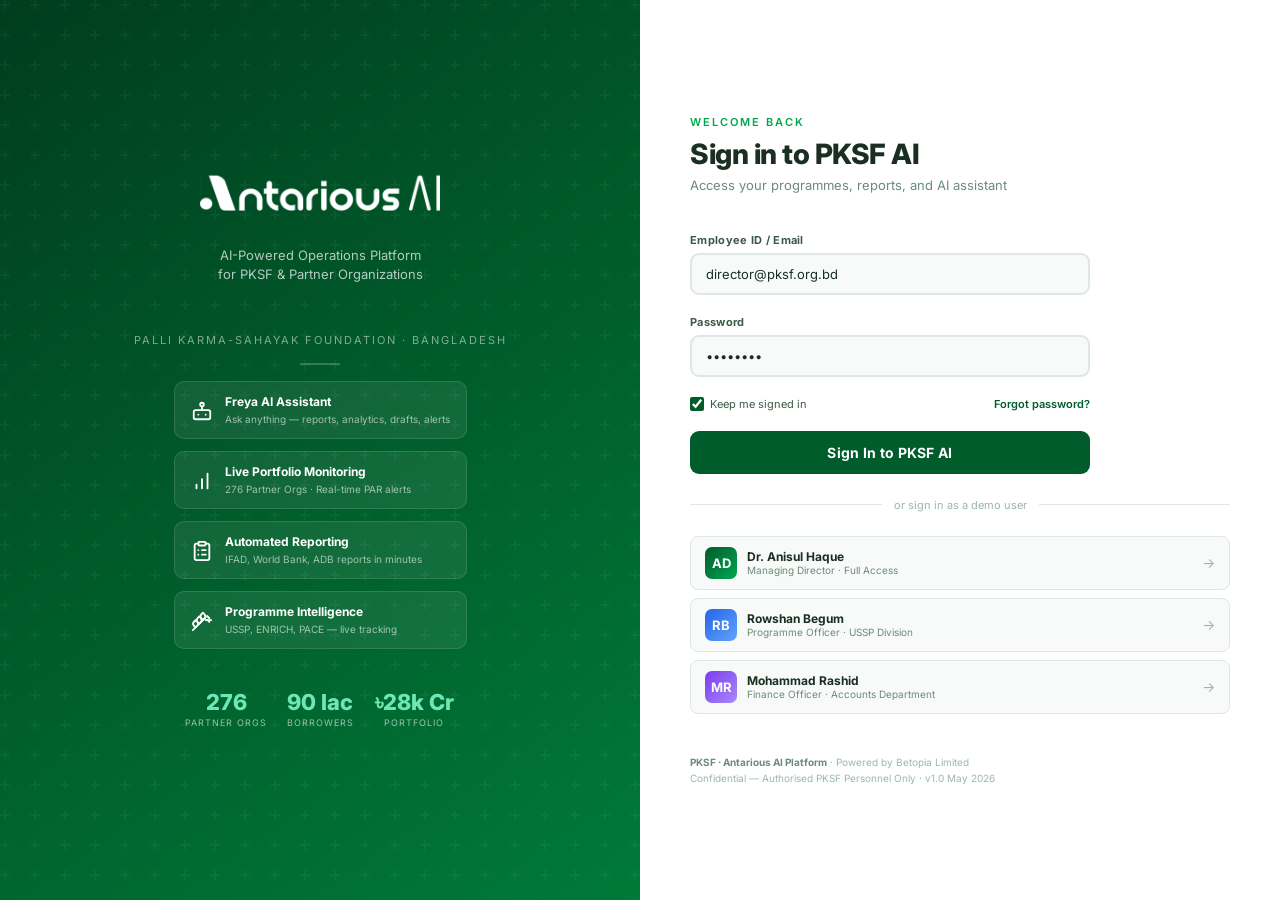
==== commit 5550a2c8: "Add files via upload" ====
--- a/prototype/index.html
+++ b/prototype/index.html
@@ -148,9 +148,8 @@
 
   <!-- BRAND PANEL -->
   <div class="login-brand">
-    <div class="brand-logo">🏛</div>
-    <div class="brand-name">Antarious <span>AI</span></div>
-    <div class="brand-tagline">AI-Powered Operations Platform<br>for PKSF & Partner Organizations</div>
+    <img class="brand-logo-img" src="assets/antarious-logo.svg" alt="Antarious">
+    <div class="brand-tagline">AI-Powered Operations Platform<br>for PKSF &amp; Partner Organizations</div>
     <div class="brand-org">Palli Karma-Sahayak Foundation · Bangladesh</div>
     <div class="brand-divider"></div>
 
--- a/prototype/css/styles.css
+++ b/prototype/css/styles.css
@@ -1074,3 +1074,35 @@
   transition: background .12s;
 }
 .notif-menu-footer:hover { background: rgba(0,92,43,.06); }
+
+/* ══════════════════════════════════════════════════════
+   ANTARIOUS BRAND LOGO (color-adaptive)
+   ══════════════════════════════════════════════════════ */
+/* Topbar wordmark */
+.tb-brand-img {
+  height: 26px;
+  width: auto;
+  max-width: 150px;
+  display: block;
+  flex-shrink: 0;
+  object-fit: contain;
+  /* Default: original PNG colors (works on light topbar) */
+  transition: filter .2s;
+}
+/* Dark theme inverts the dark wordmark to white */
+[data-theme="dark"] .tb-brand-img {
+  filter: brightness(0) invert(1);
+}
+
+/* Login brand panel — always dark green background, so always white logo */
+.brand-logo-img {
+  width: 240px;
+  max-width: 80%;
+  height: auto;
+  display: block;
+  margin: 0 auto 18px;
+  filter: brightness(0) invert(1);
+}
+
+/* In case the topbar brand area gets a bit cramped after replacing the square logo */
+.tb-brand { gap: 12px; }
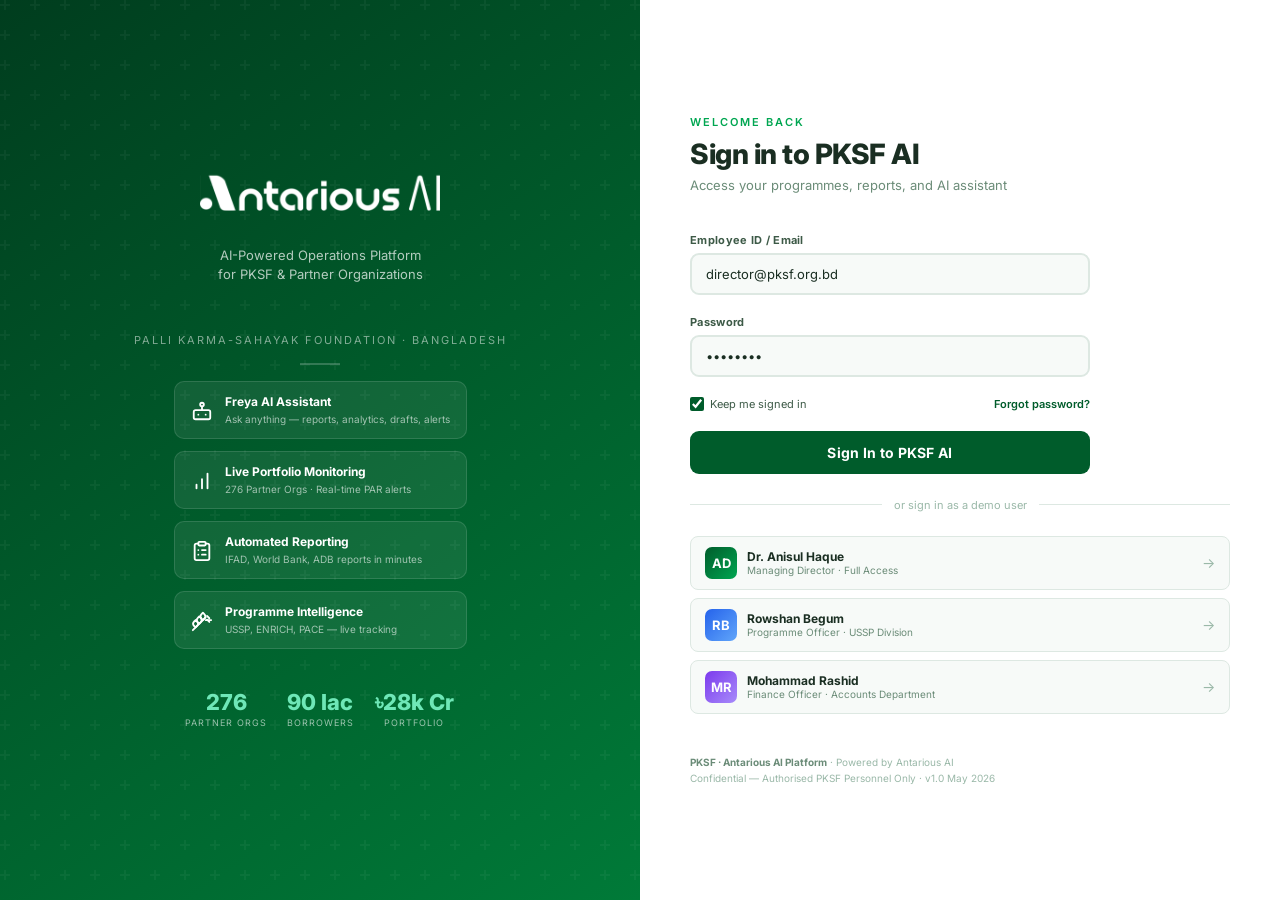
==== commit ab8d3369: "Update index.html" ====
--- a/prototype/index.html
+++ b/prototype/index.html
@@ -240,7 +240,7 @@
     </div>
 
     <div class="lf-footer">
-      <strong>PKSF · Antarious AI Platform</strong> · Powered by Betopia Limited<br>
+      <strong>PKSF · Antarious AI Platform</strong> · Powered by Antarious AI<br>
       Confidential — Authorised PKSF Personnel Only · v1.0 May 2026
     </div>
   </div>
